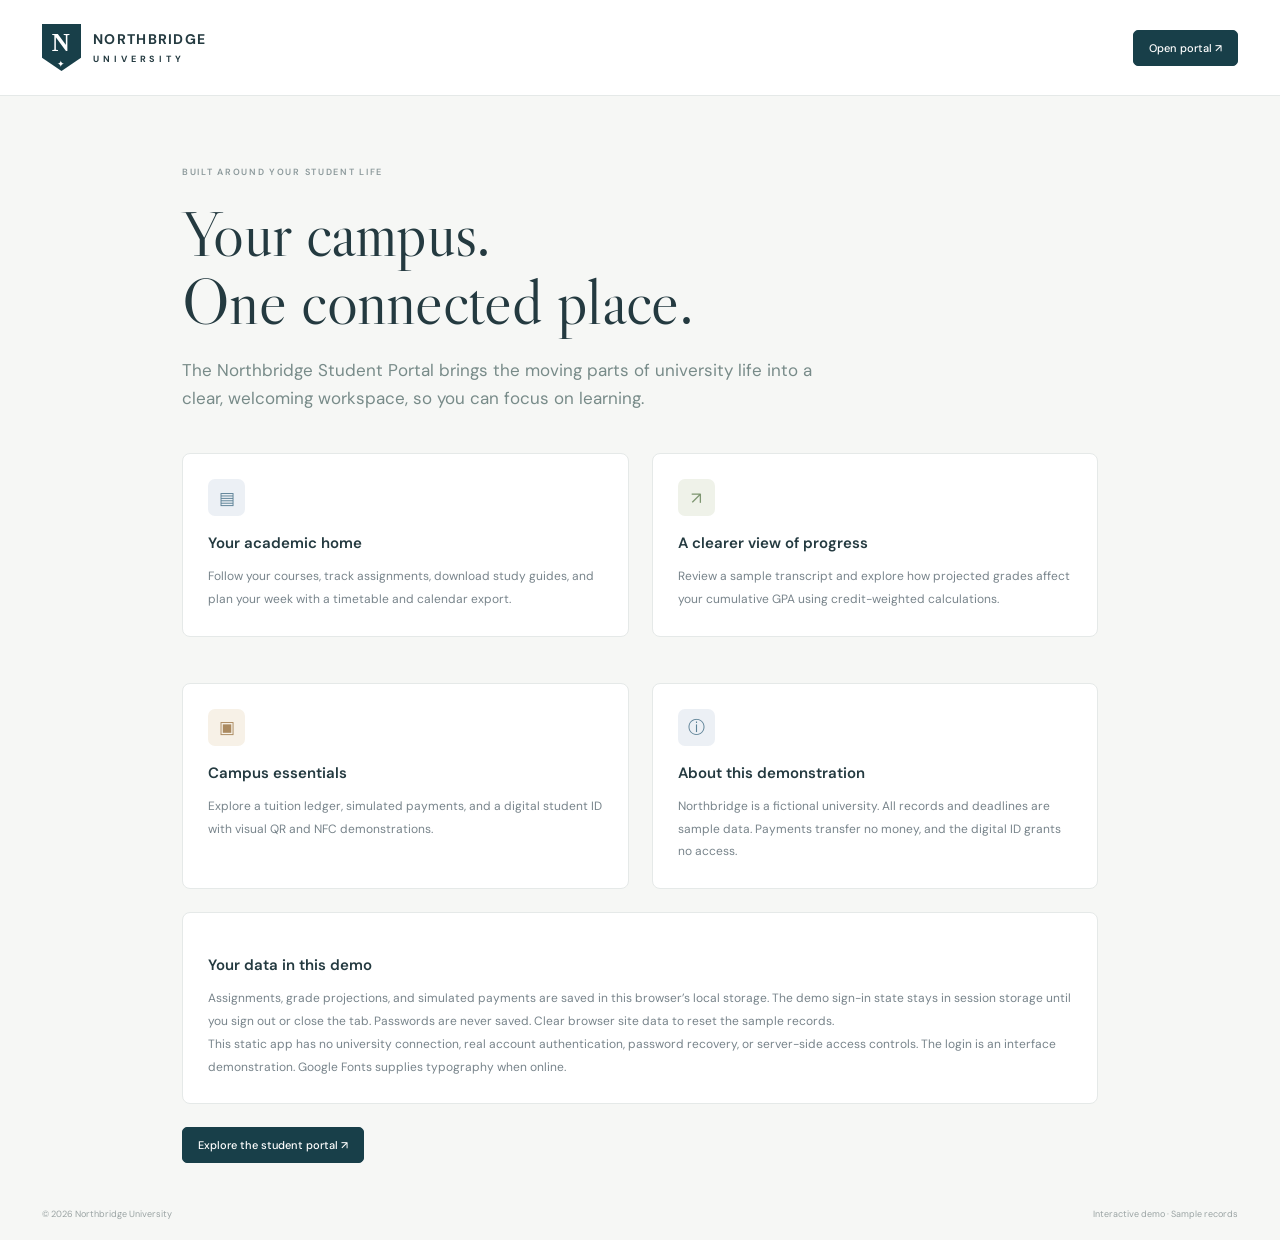
==== about.html @ a0b28092 "Add About page and demo student login Add public and in-portal About pages, sample credential valida" ====
<!doctype html>
<html lang="en"><head><meta charset="utf-8"><meta name="viewport" content="width=device-width,initial-scale=1"><title>About • Northbridge Student Portal</title><link rel="stylesheet" href="style.css"><link rel="stylesheet" href="account.css"></head><body><header class="public-header"><a href="login.html" class="brand"><span class="crest">N<span>✦</span></span><span>NORTHBRIDGE<small>UNIVERSITY</small></span></a><a class="btn primary" href="index.html">Open portal ↗</a></header><main class="about-public"><span class="eyebrow">BUILT AROUND YOUR STUDENT LIFE</span><h1>Your campus.<br>One connected place.</h1><p class="about-intro">The Northbridge Student Portal brings the moving parts of university life into a clear, welcoming workspace, so you can focus on learning.</p><div class="course-grid"><section class="card padded"><span class="course-icon">▤</span><h2>Your academic home</h2><p class="subtext">Follow your courses, track assignments, download study guides, and plan your week with a timetable and calendar export.</p></section><section class="card padded"><span class="course-icon sage">↗</span><h2>A clearer view of progress</h2><p class="subtext">Review a sample transcript and explore how projected grades affect your cumulative GPA using credit-weighted calculations.</p></section><section class="card padded"><span class="course-icon sand">▣</span><h2>Campus essentials</h2><p class="subtext">Explore a tuition ledger, simulated payments, and a digital student ID with visual QR and NFC demonstrations.</p></section><section class="card padded"><span class="course-icon">ⓘ</span><h2>About this demonstration</h2><p class="subtext">Northbridge is a fictional university. All records and deadlines are sample data. Payments transfer no money, and the digital ID grants no access.</p></section></div><section class="card padded"><h2>Your data in this demo</h2><p class="subtext">Assignments, grade projections, and simulated payments are saved in this browser’s local storage. The demo sign-in state stays in session storage until you sign out or close the tab. Passwords are never saved. Clear browser site data to reset the sample records.</p><p class="subtext">This static app has no university connection, real account authentication, password recovery, or server-side access controls. The login is an interface demonstration. Google Fonts supplies typography when online.</p></section><a class="btn primary" href="login.html">Explore the student portal ↗</a></main><footer><span>© 2026 Northbridge University</span><span>Interactive demo · Sample records</span></footer></body></html>
---- style.css ----
@import url('https://fonts.googleapis.com/css2?family=DM+Sans:wght@400;450;500;550;600;650;700&family=Libre+Caslon+Display&display=swap');
:root{--ink:#243a40;--muted:#78848b;--teal:#183f49;--line:#e5e9e8;--bg:#f6f7f5;--green:#35836b;--gold:#cc9a4f}*{box-sizing:border-box}body{margin:0;color:var(--ink);background:var(--bg);font:14px 'DM Sans',Arial,sans-serif}button,input,select{font:inherit}button,a{ -webkit-tap-highlight-color:transparent}button{cursor:pointer}a{color:inherit;text-decoration:none}aside{width:246px;position:fixed;inset:0 auto 0 0;background:#fff;border-right:1px solid var(--line);display:flex;flex-direction:column;padding:34px 22px;z-index:20}.brand{display:flex;gap:12px;align-items:center;font-size:14px;letter-spacing:1.3px;font-weight:700}.brand small{display:block;font-size:9px;letter-spacing:3.9px;margin-top:5px}.crest{background:var(--teal);color:#fff;clip-path:polygon(0 0,100% 0,100% 72%,50% 100%,0 72%);width:39px;height:47px;display:grid;text-align:center;padding-top:5px;font:bold 25px Georgia}.crest span{font:9px Arial;display:block}.portal-label{font-size:10px;letter-spacing:1.8px;color:#99a1a3;margin:49px 14px 17px}nav{display:grid;gap:7px}.nav-item{padding:13px 15px;border-radius:7px;display:flex;align-items:center;gap:14px;font-size:13px;color:#708087}.nav-item .icon{font-size:18px;width:20px;text-align:center}.nav-item.active{background:var(--teal);color:#fff;font-weight:600}.nav-item:hover:not(.active){background:#f1f5f3}.nav-item .count{margin-left:auto;border-radius:4px;background:#eef1ee;font-size:10px;padding:2px 5px;color:#61716c}.side-bottom{margin-top:auto;padding-top:30px;font-size:11px}.status-dot{display:inline-block;width:6px;height:6px;border-radius:50%;background:#62a18b;margin-right:6px}.side-bottom>small{display:block;color:var(--muted);margin:7px 0 22px 13px;font-size:10px}.help{background:#f6f7f5;border:1px solid var(--line);padding:12px;border-radius:6px;color:#61737b;width:100%;font-size:11px}.side-user{border-top:1px solid var(--line);padding-top:22px;margin-top:23px;display:flex;gap:11px;align-items:center;font-weight:600}.side-user small{display:block;font-size:9px;color:var(--muted);font-weight:400;margin-top:4px}.avatar{display:inline-grid;place-items:center;width:35px;height:35px;border-radius:50%;background:#e5ece6;color:#527260;font-size:11px;font-weight:600}.avatar.small{width:32px;height:32px}.main-shell{margin-left:246px}header{height:83px;border-bottom:1px solid var(--line);background:#ffffffb0;display:flex;align-items:center;justify-content:space-between;padding:0 42px}.breadcrumb{font-size:11px;color:var(--muted);display:flex;gap:14px;align-items:center}.breadcrumb b{color:#42555d;font-weight:500}.breadcrumb span{color:#c1c6c8}.top-actions{display:flex;align-items:center;gap:24px}.term{font-size:11px;color:#68767b}.term .status-dot{margin:0 0 0 9px}.bell{background:none;border:0;font-size:22px;color:#708087;position:relative}.bell i{position:absolute;width:5px;height:5px;background:var(--gold);border-radius:50%;top:3px;right:4px}#menu{display:none}main{max-width:1500px;margin:auto;padding:35px 42px 25px}h1{font-family:'Libre Caslon Display',Georgia,serif;font-weight:400;font-size:39px;letter-spacing:-.7px;margin:4px 0 9px}h2{font-size:15px;font-weight:600;margin:0}h3{font-size:13px;font-weight:600;margin:0 0 7px}p{line-height:1.7}.page-heading{display:flex;justify-content:space-between;align-items:center;margin-bottom:29px}.eyebrow{font-size:9px;letter-spacing:1.7px;color:#8d9a9c;font-weight:600}.subtext{color:var(--muted);font-size:12px;margin:0}.date-chip{padding:10px 13px;border:1px solid #dde3e0;border-radius:6px;font-size:11px;background:#fff;color:#687980}.welcome{background:var(--teal);color:white;border-radius:9px;position:relative;overflow:hidden;padding:28px 30px;display:flex;align-items:center;justify-content:space-between;margin-bottom:25px;min-height:149px}.welcome:after{content:'';position:absolute;right:55px;top:-150px;width:390px;height:390px;border:1px solid #ffffff13;border-radius:50%;box-shadow:0 0 0 45px #ffffff06,0 0 0 90px #ffffff04;pointer-events:none}.welcome h2{font:29px 'Libre Caslon Display',Georgia;margin:8px 0}.welcome p{font-size:11px;color:#b5cbd0;margin:0}.welcome .eyebrow{color:#a1c5bf}.welcome button{z-index:1;background:#ffffff12;color:#fff;border:1px solid #ffffff40}.btn{border:1px solid var(--line);border-radius:5px;padding:10px 15px;background:white;color:var(--ink);font-size:11px;font-weight:500;display:inline-flex;align-items:center;gap:9px}.btn.primary{color:#fff;background:var(--teal);border-color:var(--teal)}.btn:hover{filter:brightness(.94)}.stats{display:grid;grid-template-columns:repeat(4,1fr);gap:17px;margin-bottom:27px}.stat{border:1px solid var(--line);border-radius:8px;background:white;padding:20px}.stat-top{display:flex;justify-content:space-between;color:#78878a;font-size:11px}.stat-icon{font-size:16px;color:#789790}.stat-value{font-size:29px;letter-spacing:-.7px;font-weight:550;margin:14px 0 8px}.stat-value small{font-size:12px;font-weight:400;color:#98a1a3;letter-spacing:0}.stat-note{font-size:10px;color:#8d989e}.good{color:var(--green)}.amber{color:#b18543}.dashboard-grid{display:grid;grid-template-columns:minmax(0,1.65fr) minmax(270px,1fr);gap:23px}.card{background:white;border:1px solid var(--line);border-radius:8px;overflow:hidden;margin-bottom:23px}.card-head{display:flex;align-items:center;justify-content:space-between;padding:21px 23px;border-bottom:1px solid #edf0ed}.card-head .text-link{font-size:10px;color:#6f8c85}.badge{font-size:9px;padding:5px 8px;border-radius:4px;background:#f2eee7;color:#ad8850;display:inline-block}.badge.green{background:#e9f2ed;color:#408267}.badge.blue{background:#eaf0f6;color:#6281a1}.badge.red{background:#faedeb;color:#b86d64}.task-row{display:flex;gap:13px;align-items:center;padding:17px 23px;border-bottom:1px solid #eff1ef}.task-row:last-child{border-bottom:0}.task-row input{accent-color:var(--teal);width:16px;height:16px;flex-shrink:0;cursor:pointer}.task-row .task-info{flex:1;min-width:0}.task-row h3{font-size:12px;margin-bottom:5px}.task-row small{font-size:10px;color:#939da3}.task-row.done h3{text-decoration:line-through;color:#94a09d}.due{font-size:10px;text-align:right;min-width:65px}.due small{display:block;margin-top:5px}.progress{height:5px;background:#edf1ee;border-radius:5px;overflow:hidden}.progress span{display:block;height:100%;background:#6e9a8c;border-radius:5px}.course-mini{padding:17px 23px;display:grid;grid-template-columns:37px 1fr 34px;gap:13px;align-items:center;border-bottom:1px solid #eff1ef}.course-icon{width:37px;height:37px;display:grid;place-items:center;border-radius:7px;color:#5c8196;background:#ecf0f5;font-size:17px}.course-icon.sage{color:#7e9671;background:#eff2e9}.course-icon.sand{color:#ab8a60;background:#f7f1e7}.course-mini h3{font-size:11px;margin-bottom:7px}.course-mini small{color:#9aa4a6;font-size:9px}.course-mini .progress{margin-top:8px}.course-mini .percent{font-size:10px;color:#929f9f}.schedule-body{padding:8px 23px}.schedule-row{display:flex;gap:16px;padding:16px 0;border-bottom:1px solid #edf0ed}.schedule-row:last-child{border:0}.schedule-time{font-size:10px;color:#8b969b;width:40px;padding-top:3px}.schedule-info{padding-left:13px;border-left:3px solid #78a594}.schedule-info h3{font-size:11px}.schedule-info p{margin:0;color:#919da0;font-size:10px}.schedule-info.blue{border-color:#8aa6c0}.schedule-info.gold{border-color:#d2b27c}.notice{padding:18px 23px;border-bottom:1px solid #edf0ed}.notice:last-child{border:0}.notice p{font-size:11px;margin:8px 0 7px;color:#617279;line-height:1.5}.notice small{color:#a2abaa;font-size:9px}.study-callout{background:#eaf0e9;padding:22px;border-radius:8px;display:flex;gap:13px;color:#567361}.study-callout p{font-size:11px;margin:7px 0 10px;line-height:1.7}.study-callout .text-link{font-size:10px;font-weight:600}footer{display:flex;justify-content:space-between;max-width:1500px;margin:auto;padding:20px 42px;color:#9aa3a3;font-size:9px}.course-grid{display:grid;grid-template-columns:repeat(2,minmax(0,1fr));gap:23px}.course-card{padding:25px}.course-card h2{font-size:20px;margin:18px 0 7px}.course-meta{color:var(--muted);font-size:11px;line-height:1.8;margin:15px 0}.course-card .progress{margin:10px 0 20px}.toolbar{display:flex;gap:9px;margin-bottom:20px;flex-wrap:wrap}.filter{border:1px solid var(--line);background:#fff;padding:8px 16px;border-radius:5px;font-size:11px;color:#78898b}.filter.active{background:var(--teal);color:white}.empty{padding:45px;text-align:center;color:var(--muted)}table{border-collapse:collapse;width:100%;font-size:12px}th,td{text-align:left;padding:17px 22px;border-bottom:1px solid var(--line)}th{font-size:10px;letter-spacing:.5px;color:#8b969c;background:#fafbf9;font-weight:500}.table-wrap{overflow:auto}td select{border:1px solid var(--line);border-radius:5px;padding:7px;background:#fff;color:var(--ink)}.two-col{display:grid;grid-template-columns:1.5fr 1fr;gap:24px}.padded{padding:25px}.big-number{font-size:55px;letter-spacing:-2px;margin:15px 0}.sim-result{background:#eff4f0;border:1px solid #dae5dc;border-radius:8px;padding:24px;text-align:center;margin-top:20px}.week{display:grid;grid-template-columns:repeat(5,minmax(150px,1fr));gap:12px;min-width:830px}.day{padding:15px;background:#fff;border:1px solid var(--line);border-radius:7px;min-height:360px}.day-title{font-size:12px;border-bottom:1px solid var(--line);padding-bottom:15px;margin-bottom:15px}.class-block{background:#edf3ef;border-left:3px solid #729d8a;padding:13px 10px;border-radius:4px;margin:12px 0}.class-block h3{font-size:11px;margin-top:8px;line-height:1.6}.class-block small{font-size:9px;color:#7f9590}.class-block.blue{background:#edf2f7;border-color:#819db8}.class-block.gold{background:#f7f2e8;border-color:#c4a36b}.student-id{background:var(--teal);color:#fff;border-radius:15px;max-width:480px;padding:30px;position:relative;overflow:hidden;box-shadow:0 15px 40px #183f491a}.student-id .brand{font-size:12px}.id-person{display:flex;gap:22px;align-items:center;margin:30px 0}.portrait{width:85px;height:100px;background:#d9e3df;color:#5c7c70;display:grid;place-items:center;font:35px Georgia;border-radius:7px}.id-person h2{font:30px Georgia}.id-person small{color:#aec7c8;display:block;margin-top:8px}.id-bottom{display:flex;justify-content:space-between;align-items:end;font-size:10px;color:#b4cbcc}.qr{width:92px;height:92px;background:white;display:grid;grid-template-columns:repeat(17,1fr);padding:6px;gap:0}.qr i{background:var(--teal)}.qr i.off{background:#fff}.id-controls{display:flex;gap:10px;margin:22px 0}.form-grid{display:grid;gap:16px}.form-grid label{display:grid;gap:8px;font-size:12px}.form-grid input,.form-grid select{padding:11px;border:1px solid #d8e0dd;border-radius:6px;width:100%;background:white;color:var(--ink)}dialog{border:1px solid var(--line);border-radius:12px;padding:27px;width:min(460px,90vw);color:var(--ink)}dialog::backdrop{background:#15323e70;backdrop-filter:blur(4px)}dialog h2{font:29px Georgia;margin-bottom:12px}.modal-top{display:flex;justify-content:space-between;align-items:start}.close{border:0;background:#f0f3f0;border-radius:50%;width:27px;height:27px}.form-actions{display:flex;justify-content:end;gap:10px;margin-top:8px}#toast{position:fixed;bottom:25px;left:50%;transform:translateX(-50%);background:var(--teal);color:#fff;border-radius:7px;padding:13px 22px;box-shadow:0 5px 20px #0002;z-index:100;opacity:0;pointer-events:none;transition:opacity .2s;font-size:12px}#toast.show{opacity:1}.balance-banner{display:flex;justify-content:space-between;align-items:center}.muted{color:var(--muted)}.mobile-only{display:none}button:focus-visible,a:focus-visible,input:focus-visible,select:focus-visible{outline:3px solid #b79a62;outline-offset:3px}
@media(min-width:1550px){main{padding-top:43px}.welcome{min-height:175px}.stats{margin-bottom:30px}.task-row{padding-top:21px;padding-bottom:21px}}@media(max-width:1150px){aside{width:210px;padding:30px 15px}.main-shell{margin-left:210px}main{padding:30px 25px}header{padding:0 25px}.stats{gap:10px}.stat{padding:16px}.dashboard-grid{grid-template-columns:1.4fr 1fr;gap:16px}.two-col{grid-template-columns:1fr}}@media(max-width:850px){aside{transform:translateX(-100%);transition:transform .2s;width:246px;box-shadow:10px 0 30px #0001}aside.open{transform:translateX(0)}.main-shell{margin-left:0}#menu{display:block;background:none;border:0;color:var(--teal);padding:0 10px 0 0;font-size:19px}header{height:68px}.dashboard-grid{grid-template-columns:1fr}.stats{grid-template-columns:repeat(2,1fr)}.welcome{padding:24px}.welcome button{white-space:nowrap}.course-grid{grid-template-columns:1fr}.page-heading{gap:15px}.date-chip{display:none}footer{padding:20px 25px}.two-col{grid-template-columns:1fr}}@media(max-width:480px){main{padding:25px 16px}header{padding:0 16px}.top-actions{gap:12px}.term{display:none}h1{font-size:34px}.welcome{display:block}.welcome button{margin-top:18px}.welcome h2{font-size:26px}.stat-value{font-size:26px}.card-head,.task-row{padding-left:17px;padding-right:17px}.due{min-width:55px}.course-grid{gap:0}.page-heading .btn{padding:10px}.student-id{padding:21px}.id-person h2{font-size:23px}footer{gap:20px;font-size:8px}}
---- account.css ----
.login-page{background:#fff}.login-layout{display:grid;grid-template-columns:1fr 1fr;min-height:100vh}.login-story{background:var(--teal);color:#fff;padding:50px 60px;display:flex;flex-direction:column;justify-content:space-between;position:relative;overflow:hidden}.login-story:after{content:'';position:absolute;width:500px;height:500px;border:1px solid #ffffff12;border-radius:50%;right:-270px;bottom:20px;box-shadow:0 0 0 60px #ffffff04,0 0 0 120px #ffffff03;pointer-events:none}.login-story .crest{background:#e7eee6;color:var(--teal)}.login-story h1{font-size:68px;line-height:1.05;margin:22px 0}.login-story p{color:#b8cfce;font-size:15px;max-width:350px}.login-story .eyebrow{color:#b5c7aa}.login-highlights{display:grid;gap:18px;margin:38px 0;color:#bcd0ca;font-size:12px}.login-story>small{color:#9ebbb9;font-size:10px}.login-panel{padding:60px 50px 25px;display:flex;flex-direction:column;justify-content:center;align-items:center;max-width:none;margin:0}.login-box{max-width:370px;width:100%;margin:auto}.login-box h1{font-size:44px;margin:20px 0 10px}.password-wrap{position:relative}.password-wrap input{padding-right:65px}.password-wrap button{position:absolute;right:6px;top:6px;border:0;background:#f0f4f0;color:var(--teal);padding:7px 10px;border-radius:4px;font-size:10px}.login-submit{justify-content:space-between;padding:14px}.demo-credentials{background:#f3f6f2;border:1px solid #e0e7df;border-radius:7px;padding:17px;margin-top:23px;font-size:11px;color:#647770}.demo-credentials p{line-height:1.9}.demo-credentials small{font-size:10px;line-height:1.7;display:block}.about-link{display:inline-block;margin:23px 0;color:#5e7a72;font-size:12px}.login-footer{font-size:9px;color:#97a4a1;margin-top:35px}.login-error{color:#ad5147;background:#fff0ee;padding:10px;border-radius:5px;font-size:11px;margin:0}.public-header{height:96px;background:#fff}.about-public{max-width:1000px;padding-top:65px}.about-public>h1{font-size:65px;line-height:1.05;margin:20px 0}.about-intro{font-size:17px;color:#788b89;max-width:660px;margin-bottom:40px}.about-public .card h2{margin:17px 0 12px}.about-public .card p{line-height:1.9}.signout{font-size:10px;padding:7px 10px}.about-in-app p{max-width:800px}.about-in-app h2{margin-bottom:12px}@media(max-width:850px){.login-story{padding:35px}.login-story h1{font-size:50px}.login-panel{padding:35px 25px}}@media(max-width:650px){.login-layout{grid-template-columns:1fr}.login-story{min-height:260px;padding:25px}.login-story h1{font-size:37px;margin:20px 0 10px}.login-story p,.login-highlights,.login-story>small{display:none}.login-panel{min-height:620px}.about-public>h1{font-size:45px}.public-header{padding:0 20px}.public-header .brand{font-size:11px}.public-header .btn{font-size:10px}}
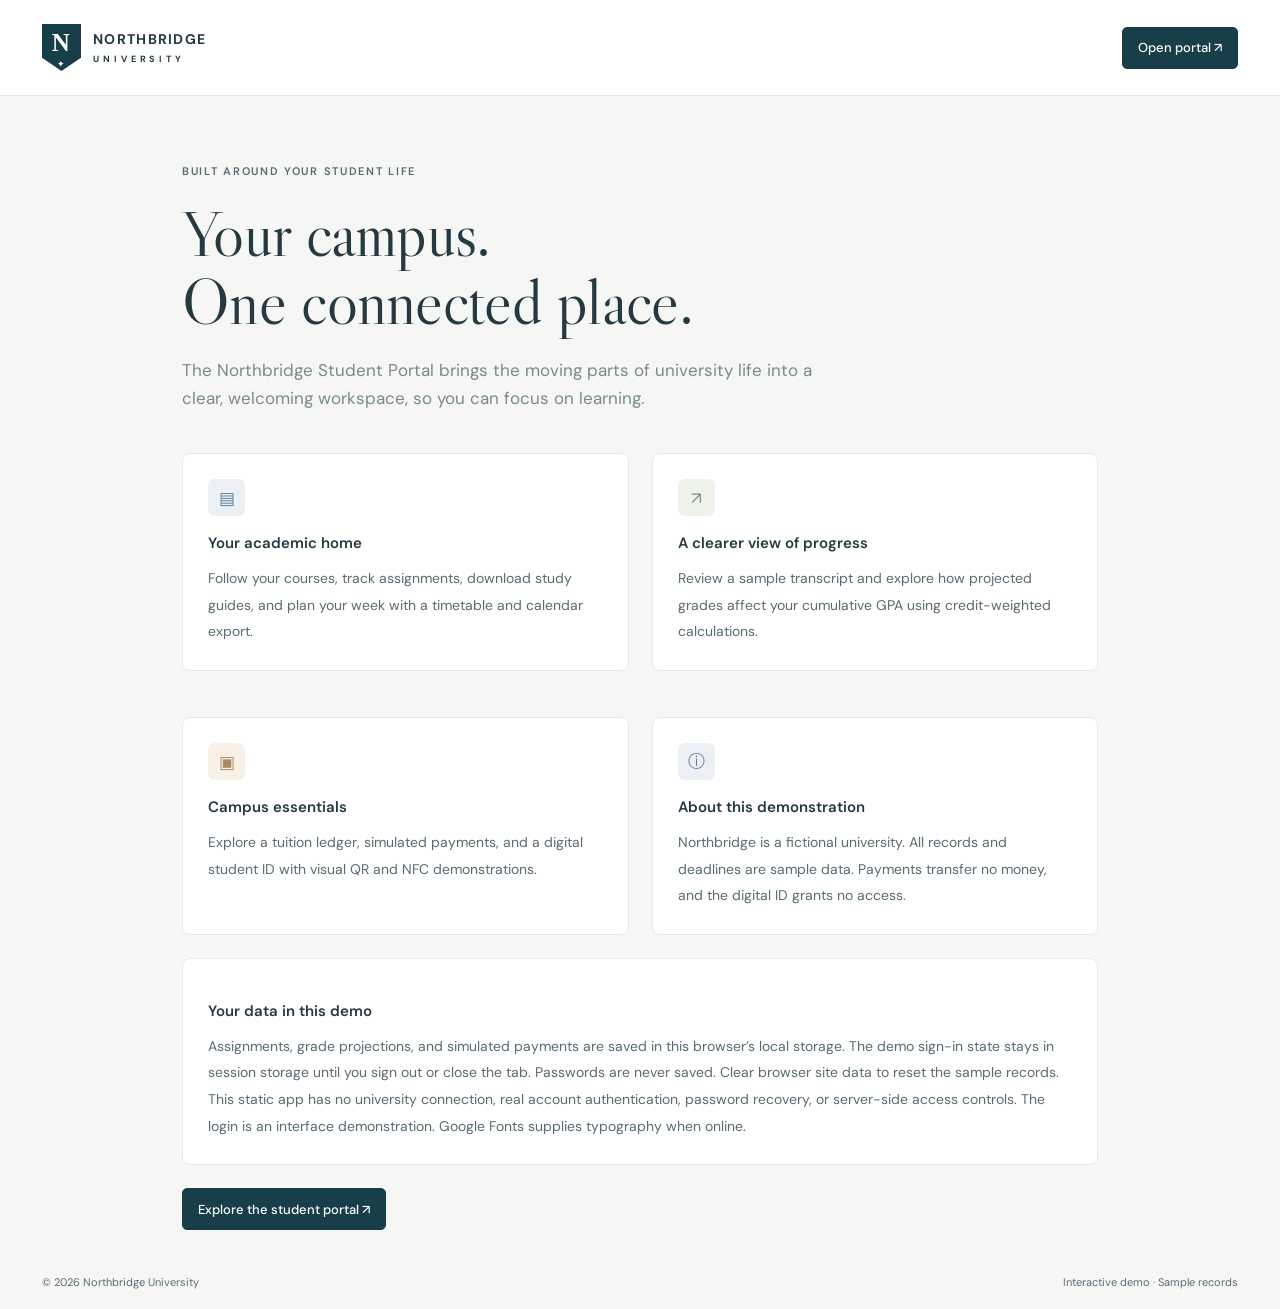
==== commit 8bff30a2: "Refresh cached portal assets for the usability update" ====
--- a/about.html
+++ b/about.html
@@ -1,2 +1,2 @@
 <!doctype html>
-<html lang="en"><head><meta charset="utf-8"><meta name="viewport" content="width=device-width,initial-scale=1"><title>About • Northbridge Student Portal</title><link rel="stylesheet" href="style.css"><link rel="stylesheet" href="account.css"></head><body><header class="public-header"><a href="login.html" class="brand"><span class="crest">N<span>✦</span></span><span>NORTHBRIDGE<small>UNIVERSITY</small></span></a><a class="btn primary" href="index.html">Open portal ↗</a></header><main class="about-public"><span class="eyebrow">BUILT AROUND YOUR STUDENT LIFE</span><h1>Your campus.<br>One connected place.</h1><p class="about-intro">The Northbridge Student Portal brings the moving parts of university life into a clear, welcoming workspace, so you can focus on learning.</p><div class="course-grid"><section class="card padded"><span class="course-icon">▤</span><h2>Your academic home</h2><p class="subtext">Follow your courses, track assignments, download study guides, and plan your week with a timetable and calendar export.</p></section><section class="card padded"><span class="course-icon sage">↗</span><h2>A clearer view of progress</h2><p class="subtext">Review a sample transcript and explore how projected grades affect your cumulative GPA using credit-weighted calculations.</p></section><section class="card padded"><span class="course-icon sand">▣</span><h2>Campus essentials</h2><p class="subtext">Explore a tuition ledger, simulated payments, and a digital student ID with visual QR and NFC demonstrations.</p></section><section class="card padded"><span class="course-icon">ⓘ</span><h2>About this demonstration</h2><p class="subtext">Northbridge is a fictional university. All records and deadlines are sample data. Payments transfer no money, and the digital ID grants no access.</p></section></div><section class="card padded"><h2>Your data in this demo</h2><p class="subtext">Assignments, grade projections, and simulated payments are saved in this browser’s local storage. The demo sign-in state stays in session storage until you sign out or close the tab. Passwords are never saved. Clear browser site data to reset the sample records.</p><p class="subtext">This static app has no university connection, real account authentication, password recovery, or server-side access controls. The login is an interface demonstration. Google Fonts supplies typography when online.</p></section><a class="btn primary" href="login.html">Explore the student portal ↗</a></main><footer><span>© 2026 Northbridge University</span><span>Interactive demo · Sample records</span></footer></body></html>
+<html lang="en"><head><meta charset="utf-8"><meta name="viewport" content="width=device-width,initial-scale=1"><title>About • Northbridge Student Portal</title><link rel="stylesheet" href="style.css?v=20261018"><link rel="stylesheet" href="account.css?v=20261018"></head><body><header class="public-header"><a href="login.html" class="brand"><span class="crest">N<span>✦</span></span><span>NORTHBRIDGE<small>UNIVERSITY</small></span></a><a class="btn primary" href="index.html">Open portal ↗</a></header><main class="about-public"><span class="eyebrow">BUILT AROUND YOUR STUDENT LIFE</span><h1>Your campus.<br>One connected place.</h1><p class="about-intro">The Northbridge Student Portal brings the moving parts of university life into a clear, welcoming workspace, so you can focus on learning.</p><div class="course-grid"><section class="card padded"><span class="course-icon">▤</span><h2>Your academic home</h2><p class="subtext">Follow your courses, track assignments, download study guides, and plan your week with a timetable and calendar export.</p></section><section class="card padded"><span class="course-icon sage">↗</span><h2>A clearer view of progress</h2><p class="subtext">Review a sample transcript and explore how projected grades affect your cumulative GPA using credit-weighted calculations.</p></section><section class="card padded"><span class="course-icon sand">▣</span><h2>Campus essentials</h2><p class="subtext">Explore a tuition ledger, simulated payments, and a digital student ID with visual QR and NFC demonstrations.</p></section><section class="card padded"><span class="course-icon">ⓘ</span><h2>About this demonstration</h2><p class="subtext">Northbridge is a fictional university. All records and deadlines are sample data. Payments transfer no money, and the digital ID grants no access.</p></section></div><section class="card padded"><h2>Your data in this demo</h2><p class="subtext">Assignments, grade projections, and simulated payments are saved in this browser’s local storage. The demo sign-in state stays in session storage until you sign out or close the tab. Passwords are never saved. Clear browser site data to reset the sample records.</p><p class="subtext">This static app has no university connection, real account authentication, password recovery, or server-side access controls. The login is an interface demonstration. Google Fonts supplies typography when online.</p></section><a class="btn primary" href="login.html">Explore the student portal ↗</a></main><footer><span>© 2026 Northbridge University</span><span>Interactive demo · Sample records</span></footer></body></html>
--- a/style.css
+++ b/style.css
@@ -1,3 +1,7 @@
 @import url('https://fonts.googleapis.com/css2?family=DM+Sans:wght@400;450;500;550;600;650;700&family=Libre+Caslon+Display&display=swap');
 :root{--ink:#243a40;--muted:#78848b;--teal:#183f49;--line:#e5e9e8;--bg:#f6f7f5;--green:#35836b;--gold:#cc9a4f}*{box-sizing:border-box}body{margin:0;color:var(--ink);background:var(--bg);font:14px 'DM Sans',Arial,sans-serif}button,input,select{font:inherit}button,a{ -webkit-tap-highlight-color:transparent}button{cursor:pointer}a{color:inherit;text-decoration:none}aside{width:246px;position:fixed;inset:0 auto 0 0;background:#fff;border-right:1px solid var(--line);display:flex;flex-direction:column;padding:34px 22px;z-index:20}.brand{display:flex;gap:12px;align-items:center;font-size:14px;letter-spacing:1.3px;font-weight:700}.brand small{display:block;font-size:9px;letter-spacing:3.9px;margin-top:5px}.crest{background:var(--teal);color:#fff;clip-path:polygon(0 0,100% 0,100% 72%,50% 100%,0 72%);width:39px;height:47px;display:grid;text-align:center;padding-top:5px;font:bold 25px Georgia}.crest span{font:9px Arial;display:block}.portal-label{font-size:10px;letter-spacing:1.8px;color:#99a1a3;margin:49px 14px 17px}nav{display:grid;gap:7px}.nav-item{padding:13px 15px;border-radius:7px;display:flex;align-items:center;gap:14px;font-size:13px;color:#708087}.nav-item .icon{font-size:18px;width:20px;text-align:center}.nav-item.active{background:var(--teal);color:#fff;font-weight:600}.nav-item:hover:not(.active){background:#f1f5f3}.nav-item .count{margin-left:auto;border-radius:4px;background:#eef1ee;font-size:10px;padding:2px 5px;color:#61716c}.side-bottom{margin-top:auto;padding-top:30px;font-size:11px}.status-dot{display:inline-block;width:6px;height:6px;border-radius:50%;background:#62a18b;margin-right:6px}.side-bottom>small{display:block;color:var(--muted);margin:7px 0 22px 13px;font-size:10px}.help{background:#f6f7f5;border:1px solid var(--line);padding:12px;border-radius:6px;color:#61737b;width:100%;font-size:11px}.side-user{border-top:1px solid var(--line);padding-top:22px;margin-top:23px;display:flex;gap:11px;align-items:center;font-weight:600}.side-user small{display:block;font-size:9px;color:var(--muted);font-weight:400;margin-top:4px}.avatar{display:inline-grid;place-items:center;width:35px;height:35px;border-radius:50%;background:#e5ece6;color:#527260;font-size:11px;font-weight:600}.avatar.small{width:32px;height:32px}.main-shell{margin-left:246px}header{height:83px;border-bottom:1px solid var(--line);background:#ffffffb0;display:flex;align-items:center;justify-content:space-between;padding:0 42px}.breadcrumb{font-size:11px;color:var(--muted);display:flex;gap:14px;align-items:center}.breadcrumb b{color:#42555d;font-weight:500}.breadcrumb span{color:#c1c6c8}.top-actions{display:flex;align-items:center;gap:24px}.term{font-size:11px;color:#68767b}.term .status-dot{margin:0 0 0 9px}.bell{background:none;border:0;font-size:22px;color:#708087;position:relative}.bell i{position:absolute;width:5px;height:5px;background:var(--gold);border-radius:50%;top:3px;right:4px}#menu{display:none}main{max-width:1500px;margin:auto;padding:35px 42px 25px}h1{font-family:'Libre Caslon Display',Georgia,serif;font-weight:400;font-size:39px;letter-spacing:-.7px;margin:4px 0 9px}h2{font-size:15px;font-weight:600;margin:0}h3{font-size:13px;font-weight:600;margin:0 0 7px}p{line-height:1.7}.page-heading{display:flex;justify-content:space-between;align-items:center;margin-bottom:29px}.eyebrow{font-size:9px;letter-spacing:1.7px;color:#8d9a9c;font-weight:600}.subtext{color:var(--muted);font-size:12px;margin:0}.date-chip{padding:10px 13px;border:1px solid #dde3e0;border-radius:6px;font-size:11px;background:#fff;color:#687980}.welcome{background:var(--teal);color:white;border-radius:9px;position:relative;overflow:hidden;padding:28px 30px;display:flex;align-items:center;justify-content:space-between;margin-bottom:25px;min-height:149px}.welcome:after{content:'';position:absolute;right:55px;top:-150px;width:390px;height:390px;border:1px solid #ffffff13;border-radius:50%;box-shadow:0 0 0 45px #ffffff06,0 0 0 90px #ffffff04;pointer-events:none}.welcome h2{font:29px 'Libre Caslon Display',Georgia;margin:8px 0}.welcome p{font-size:11px;color:#b5cbd0;margin:0}.welcome .eyebrow{color:#a1c5bf}.welcome button{z-index:1;background:#ffffff12;color:#fff;border:1px solid #ffffff40}.btn{border:1px solid var(--line);border-radius:5px;padding:10px 15px;background:white;color:var(--ink);font-size:11px;font-weight:500;display:inline-flex;align-items:center;gap:9px}.btn.primary{color:#fff;background:var(--teal);border-color:var(--teal)}.btn:hover{filter:brightness(.94)}.stats{display:grid;grid-template-columns:repeat(4,1fr);gap:17px;margin-bottom:27px}.stat{border:1px solid var(--line);border-radius:8px;background:white;padding:20px}.stat-top{display:flex;justify-content:space-between;color:#78878a;font-size:11px}.stat-icon{font-size:16px;color:#789790}.stat-value{font-size:29px;letter-spacing:-.7px;font-weight:550;margin:14px 0 8px}.stat-value small{font-size:12px;font-weight:400;color:#98a1a3;letter-spacing:0}.stat-note{font-size:10px;color:#8d989e}.good{color:var(--green)}.amber{color:#b18543}.dashboard-grid{display:grid;grid-template-columns:minmax(0,1.65fr) minmax(270px,1fr);gap:23px}.card{background:white;border:1px solid var(--line);border-radius:8px;overflow:hidden;margin-bottom:23px}.card-head{display:flex;align-items:center;justify-content:space-between;padding:21px 23px;border-bottom:1px solid #edf0ed}.card-head .text-link{font-size:10px;color:#6f8c85}.badge{font-size:9px;padding:5px 8px;border-radius:4px;background:#f2eee7;color:#ad8850;display:inline-block}.badge.green{background:#e9f2ed;color:#408267}.badge.blue{background:#eaf0f6;color:#6281a1}.badge.red{background:#faedeb;color:#b86d64}.task-row{display:flex;gap:13px;align-items:center;padding:17px 23px;border-bottom:1px solid #eff1ef}.task-row:last-child{border-bottom:0}.task-row input{accent-color:var(--teal);width:16px;height:16px;flex-shrink:0;cursor:pointer}.task-row .task-info{flex:1;min-width:0}.task-row h3{font-size:12px;margin-bottom:5px}.task-row small{font-size:10px;color:#939da3}.task-row.done h3{text-decoration:line-through;color:#94a09d}.due{font-size:10px;text-align:right;min-width:65px}.due small{display:block;margin-top:5px}.progress{height:5px;background:#edf1ee;border-radius:5px;overflow:hidden}.progress span{display:block;height:100%;background:#6e9a8c;border-radius:5px}.course-mini{padding:17px 23px;display:grid;grid-template-columns:37px 1fr 34px;gap:13px;align-items:center;border-bottom:1px solid #eff1ef}.course-icon{width:37px;height:37px;display:grid;place-items:center;border-radius:7px;color:#5c8196;background:#ecf0f5;font-size:17px}.course-icon.sage{color:#7e9671;background:#eff2e9}.course-icon.sand{color:#ab8a60;background:#f7f1e7}.course-mini h3{font-size:11px;margin-bottom:7px}.course-mini small{color:#9aa4a6;font-size:9px}.course-mini .progress{margin-top:8px}.course-mini .percent{font-size:10px;color:#929f9f}.schedule-body{padding:8px 23px}.schedule-row{display:flex;gap:16px;padding:16px 0;border-bottom:1px solid #edf0ed}.schedule-row:last-child{border:0}.schedule-time{font-size:10px;color:#8b969b;width:40px;padding-top:3px}.schedule-info{padding-left:13px;border-left:3px solid #78a594}.schedule-info h3{font-size:11px}.schedule-info p{margin:0;color:#919da0;font-size:10px}.schedule-info.blue{border-color:#8aa6c0}.schedule-info.gold{border-color:#d2b27c}.notice{padding:18px 23px;border-bottom:1px solid #edf0ed}.notice:last-child{border:0}.notice p{font-size:11px;margin:8px 0 7px;color:#617279;line-height:1.5}.notice small{color:#a2abaa;font-size:9px}.study-callout{background:#eaf0e9;padding:22px;border-radius:8px;display:flex;gap:13px;color:#567361}.study-callout p{font-size:11px;margin:7px 0 10px;line-height:1.7}.study-callout .text-link{font-size:10px;font-weight:600}footer{display:flex;justify-content:space-between;max-width:1500px;margin:auto;padding:20px 42px;color:#9aa3a3;font-size:9px}.course-grid{display:grid;grid-template-columns:repeat(2,minmax(0,1fr));gap:23px}.course-card{padding:25px}.course-card h2{font-size:20px;margin:18px 0 7px}.course-meta{color:var(--muted);font-size:11px;line-height:1.8;margin:15px 0}.course-card .progress{margin:10px 0 20px}.toolbar{display:flex;gap:9px;margin-bottom:20px;flex-wrap:wrap}.filter{border:1px solid var(--line);background:#fff;padding:8px 16px;border-radius:5px;font-size:11px;color:#78898b}.filter.active{background:var(--teal);color:white}.empty{padding:45px;text-align:center;color:var(--muted)}table{border-collapse:collapse;width:100%;font-size:12px}th,td{text-align:left;padding:17px 22px;border-bottom:1px solid var(--line)}th{font-size:10px;letter-spacing:.5px;color:#8b969c;background:#fafbf9;font-weight:500}.table-wrap{overflow:auto}td select{border:1px solid var(--line);border-radius:5px;padding:7px;background:#fff;color:var(--ink)}.two-col{display:grid;grid-template-columns:1.5fr 1fr;gap:24px}.padded{padding:25px}.big-number{font-size:55px;letter-spacing:-2px;margin:15px 0}.sim-result{background:#eff4f0;border:1px solid #dae5dc;border-radius:8px;padding:24px;text-align:center;margin-top:20px}.week{display:grid;grid-template-columns:repeat(5,minmax(150px,1fr));gap:12px;min-width:830px}.day{padding:15px;background:#fff;border:1px solid var(--line);border-radius:7px;min-height:360px}.day-title{font-size:12px;border-bottom:1px solid var(--line);padding-bottom:15px;margin-bottom:15px}.class-block{background:#edf3ef;border-left:3px solid #729d8a;padding:13px 10px;border-radius:4px;margin:12px 0}.class-block h3{font-size:11px;margin-top:8px;line-height:1.6}.class-block small{font-size:9px;color:#7f9590}.class-block.blue{background:#edf2f7;border-color:#819db8}.class-block.gold{background:#f7f2e8;border-color:#c4a36b}.student-id{background:var(--teal);color:#fff;border-radius:15px;max-width:480px;padding:30px;position:relative;overflow:hidden;box-shadow:0 15px 40px #183f491a}.student-id .brand{font-size:12px}.id-person{display:flex;gap:22px;align-items:center;margin:30px 0}.portrait{width:85px;height:100px;background:#d9e3df;color:#5c7c70;display:grid;place-items:center;font:35px Georgia;border-radius:7px}.id-person h2{font:30px Georgia}.id-person small{color:#aec7c8;display:block;margin-top:8px}.id-bottom{display:flex;justify-content:space-between;align-items:end;font-size:10px;color:#b4cbcc}.qr{width:92px;height:92px;background:white;display:grid;grid-template-columns:repeat(17,1fr);padding:6px;gap:0}.qr i{background:var(--teal)}.qr i.off{background:#fff}.id-controls{display:flex;gap:10px;margin:22px 0}.form-grid{display:grid;gap:16px}.form-grid label{display:grid;gap:8px;font-size:12px}.form-grid input,.form-grid select{padding:11px;border:1px solid #d8e0dd;border-radius:6px;width:100%;background:white;color:var(--ink)}dialog{border:1px solid var(--line);border-radius:12px;padding:27px;width:min(460px,90vw);color:var(--ink)}dialog::backdrop{background:#15323e70;backdrop-filter:blur(4px)}dialog h2{font:29px Georgia;margin-bottom:12px}.modal-top{display:flex;justify-content:space-between;align-items:start}.close{border:0;background:#f0f3f0;border-radius:50%;width:27px;height:27px}.form-actions{display:flex;justify-content:end;gap:10px;margin-top:8px}#toast{position:fixed;bottom:25px;left:50%;transform:translateX(-50%);background:var(--teal);color:#fff;border-radius:7px;padding:13px 22px;box-shadow:0 5px 20px #0002;z-index:100;opacity:0;pointer-events:none;transition:opacity .2s;font-size:12px}#toast.show{opacity:1}.balance-banner{display:flex;justify-content:space-between;align-items:center}.muted{color:var(--muted)}.mobile-only{display:none}button:focus-visible,a:focus-visible,input:focus-visible,select:focus-visible{outline:3px solid #b79a62;outline-offset:3px}
 @media(min-width:1550px){main{padding-top:43px}.welcome{min-height:175px}.stats{margin-bottom:30px}.task-row{padding-top:21px;padding-bottom:21px}}@media(max-width:1150px){aside{width:210px;padding:30px 15px}.main-shell{margin-left:210px}main{padding:30px 25px}header{padding:0 25px}.stats{gap:10px}.stat{padding:16px}.dashboard-grid{grid-template-columns:1.4fr 1fr;gap:16px}.two-col{grid-template-columns:1fr}}@media(max-width:850px){aside{transform:translateX(-100%);transition:transform .2s;width:246px;box-shadow:10px 0 30px #0001}aside.open{transform:translateX(0)}.main-shell{margin-left:0}#menu{display:block;background:none;border:0;color:var(--teal);padding:0 10px 0 0;font-size:19px}header{height:68px}.dashboard-grid{grid-template-columns:1fr}.stats{grid-template-columns:repeat(2,1fr)}.welcome{padding:24px}.welcome button{white-space:nowrap}.course-grid{grid-template-columns:1fr}.page-heading{gap:15px}.date-chip{display:none}footer{padding:20px 25px}.two-col{grid-template-columns:1fr}}@media(max-width:480px){main{padding:25px 16px}header{padding:0 16px}.top-actions{gap:12px}.term{display:none}h1{font-size:34px}.welcome{display:block}.welcome button{margin-top:18px}.welcome h2{font-size:26px}.stat-value{font-size:26px}.card-head,.task-row{padding-left:17px;padding-right:17px}.due{min-width:55px}.course-grid{gap:0}.page-heading .btn{padding:10px}.student-id{padding:21px}.id-person h2{font-size:23px}footer{gap:20px;font-size:8px}}
+/* Readable text, clear actions, and coursework-first dashboard. */
+:root{--muted:#586c72}.subtext{font-size:14px;line-height:1.65;color:#586c72}.eyebrow{font-size:11px;color:#536b71}.stat-top{font-size:13px;color:#536b71}.stat-note{font-size:12px;color:#586c72}.stat-value small{color:#586c72}.stat-note.good,.good{color:#246750}.amber,.stat-note.amber{color:#865a1d}.card-head .text-link,.text-link{font-size:12px;color:#335f57}.task-row h3{font-size:14px;line-height:1.45}.task-row small,.due{font-size:12px;color:#586c72}.task-row.done h3{color:#63716d}.course-mini h3{font-size:13px}.course-mini small,.course-mini .percent{font-size:12px;color:#586c72}.course-meta{font-size:13px}.schedule-info h3{font-size:13px;line-height:1.5}.schedule-time,.schedule-info p{font-size:12px;color:#586c72}.notice p{font-size:13px}.notice small{font-size:11px;color:#586c72}.badge{font-size:10px}.badge.green{color:#28674d}.badge.blue{color:#3f6184}.btn,.filter{font-size:13px;min-height:42px}.nav-item{font-size:14px}.day-title{font-size:14px}.class-block h3{font-size:13px}.class-block small{font-size:12px;color:#4a645c}.class-block.blue small{color:#4e657d}.class-block.gold small{color:#755e3d}.study-callout p{font-size:13px}.demo-strip{padding:10px 42px;background:#edf2ed;color:#466157;font-size:12px;display:flex;justify-content:space-between;gap:16px}.demo-strip a{text-decoration:underline;text-underline-offset:3px}.focus-panel{display:grid;grid-template-columns:1fr 1fr;gap:0;background:var(--teal);border-radius:9px;padding:24px 0;margin-bottom:24px;color:#fff}.focus-panel>div{padding:0 25px;min-width:0}.focus-panel>div+div{border-left:1px solid #ffffff40}.focus-panel .eyebrow{color:#c4d9d1}.focus-panel h2{font:23px 'Libre Caslon Display',Georgia,serif;line-height:1.25;margin:10px 0}.focus-panel p{color:#d6e4df;font-size:13px;margin:8px 0 14px;line-height:1.6}.focus-panel a{color:#fff;font-size:13px;text-decoration:underline;text-underline-offset:4px;padding:8px 0;display:inline-block}.skip-link{position:fixed;top:10px;left:15px;transform:translateY(-180%);background:var(--teal);color:#fff;padding:13px 20px;border-radius:5px;z-index:100}.skip-link:focus{transform:none}.task-row input{width:21px;height:21px}.card-head{gap:12px}.due{min-width:90px}.task-info h3{overflow-wrap:anywhere}.card-head h2{line-height:1.5}main{padding-top:26px}.page-heading{margin-bottom:22px}h1{font-size:36px}.stats .stat{padding:17px}.stat-value{margin:10px 0 7px}.side-bottom>small,.side-user small{color:#586c72}.help{font-size:12px}.breadcrumb{font-size:12px}.term{font-size:12px}footer{font-size:11px;color:#586c72}.table-wrap{scrollbar-width:thin}.week{min-width:0}.day{padding:12px}.class-block{padding:12px 8px}
+@media(max-width:1150px){.week{grid-template-columns:repeat(3,minmax(0,1fr))}.day{min-height:0}}@media(max-width:850px){.demo-strip{padding:10px 25px}.week{grid-template-columns:repeat(2,minmax(0,1fr))}.focus-panel h2{font-size:22px}.focus-panel>div{padding:0 20px}.stats{gap:12px}}@media(max-width:650px){.focus-panel{grid-template-columns:1fr;padding:17px 20px}.focus-panel>div{padding:0}.focus-panel>div+div{border-left:0;border-top:1px solid #ffffff40;margin-top:14px;padding-top:15px}.focus-panel h2{font:600 18px 'DM Sans',Arial,sans-serif;margin:7px 0}.focus-panel p{margin:5px 0}.focus-panel a{padding:5px 0}.week{grid-template-columns:1fr}.day{padding:17px}.day-title{margin-bottom:9px}.class-block{margin:9px 0}.class-block small{line-height:1.8}.stats{grid-template-columns:repeat(2,minmax(0,1fr))}.stat-top{font-size:12px}.stat-value{font-size:26px}.stat-value small{font-size:11px}.stat-note{font-size:11px;line-height:1.6}.stat-icon{display:none}.task-row{gap:10px;padding:17px}.task-row h3{font-size:13px}.due{min-width:75px;font-size:12px}.due small{font-size:11px}.demo-strip{padding:10px 16px;font-size:11px}.demo-strip a{white-space:nowrap}.page-heading h1{font-size:31px}.side-bottom{padding-top:16px}.side-user{margin-top:15px;padding-top:15px}.portal-label{margin-top:28px}.study-callout{padding:18px}.stats .stat{padding:14px}.nav-item{min-height:44px}header{position:sticky;top:0;z-index:10;background:#fff}.schedule-body{padding:8px 18px}}@media(prefers-reduced-motion:reduce){*,*::before,*::after{scroll-behavior:auto!important;transition:none!important}}
+
--- a/account.css
+++ b/account.css
@@ -1 +1,3 @@
 .login-page{background:#fff}.login-layout{display:grid;grid-template-columns:1fr 1fr;min-height:100vh}.login-story{background:var(--teal);color:#fff;padding:50px 60px;display:flex;flex-direction:column;justify-content:space-between;position:relative;overflow:hidden}.login-story:after{content:'';position:absolute;width:500px;height:500px;border:1px solid #ffffff12;border-radius:50%;right:-270px;bottom:20px;box-shadow:0 0 0 60px #ffffff04,0 0 0 120px #ffffff03;pointer-events:none}.login-story .crest{background:#e7eee6;color:var(--teal)}.login-story h1{font-size:68px;line-height:1.05;margin:22px 0}.login-story p{color:#b8cfce;font-size:15px;max-width:350px}.login-story .eyebrow{color:#b5c7aa}.login-highlights{display:grid;gap:18px;margin:38px 0;color:#bcd0ca;font-size:12px}.login-story>small{color:#9ebbb9;font-size:10px}.login-panel{padding:60px 50px 25px;display:flex;flex-direction:column;justify-content:center;align-items:center;max-width:none;margin:0}.login-box{max-width:370px;width:100%;margin:auto}.login-box h1{font-size:44px;margin:20px 0 10px}.password-wrap{position:relative}.password-wrap input{padding-right:65px}.password-wrap button{position:absolute;right:6px;top:6px;border:0;background:#f0f4f0;color:var(--teal);padding:7px 10px;border-radius:4px;font-size:10px}.login-submit{justify-content:space-between;padding:14px}.demo-credentials{background:#f3f6f2;border:1px solid #e0e7df;border-radius:7px;padding:17px;margin-top:23px;font-size:11px;color:#647770}.demo-credentials p{line-height:1.9}.demo-credentials small{font-size:10px;line-height:1.7;display:block}.about-link{display:inline-block;margin:23px 0;color:#5e7a72;font-size:12px}.login-footer{font-size:9px;color:#97a4a1;margin-top:35px}.login-error{color:#ad5147;background:#fff0ee;padding:10px;border-radius:5px;font-size:11px;margin:0}.public-header{height:96px;background:#fff}.about-public{max-width:1000px;padding-top:65px}.about-public>h1{font-size:65px;line-height:1.05;margin:20px 0}.about-intro{font-size:17px;color:#788b89;max-width:660px;margin-bottom:40px}.about-public .card h2{margin:17px 0 12px}.about-public .card p{line-height:1.9}.signout{font-size:10px;padding:7px 10px}.about-in-app p{max-width:800px}.about-in-app h2{margin-bottom:12px}@media(max-width:850px){.login-story{padding:35px}.login-story h1{font-size:50px}.login-panel{padding:35px 25px}}@media(max-width:650px){.login-layout{grid-template-columns:1fr}.login-story{min-height:260px;padding:25px}.login-story h1{font-size:37px;margin:20px 0 10px}.login-story p,.login-highlights,.login-story>small{display:none}.login-panel{min-height:620px}.about-public>h1{font-size:45px}.public-header{padding:0 20px}.public-header .brand{font-size:11px}.public-header .btn{font-size:10px}}
+.login-box .subtext{color:#52696e}.login-panel .form-grid label{font-size:14px}.form-grid input,.form-grid select{font-size:16px;min-height:46px}.password-wrap button{min-height:34px;font-size:12px}.demo-credentials{font-size:13px;color:#435e53;line-height:1.6}.demo-credentials small{font-size:12px;line-height:1.65}.demo-credentials code{overflow-wrap:anywhere}.about-link{font-size:14px;min-height:44px;padding:12px 0;margin:10px 0}.login-footer{font-size:11px;color:#586c72}.login-error{font-size:13px}.login-submit{min-height:46px}.login-box h1{font-size:40px}.login-panel{padding-top:35px}.login-story p{font-size:16px;color:#d0e2dc}.login-highlights{font-size:14px;color:#d0e2dc}.signout{font-size:12px;min-height:40px}.login-story>small{color:#c4d9d1}@media(max-width:650px){.login-story{min-height:0;padding:20px 24px;display:block}.login-story>div{display:none}.login-story .brand{font-size:12px}.login-story .crest{width:31px;height:38px;font-size:20px}.login-story .brand small{font-size:8px}.login-panel{min-height:0;padding:28px 24px 18px;display:block}.login-box{max-width:420px;margin:0 auto}.login-box h1{font-size:35px;margin:16px 0 8px}.login-box .form-grid{margin-top:20px!important;gap:14px}.demo-credentials{padding:14px;margin-top:18px}.demo-credentials p{margin:8px 0}.login-footer{margin-top:14px;text-align:center}.login-box .subtext{font-size:14px}.login-submit{padding:12px 15px}.public-header .btn{font-size:12px}}
+
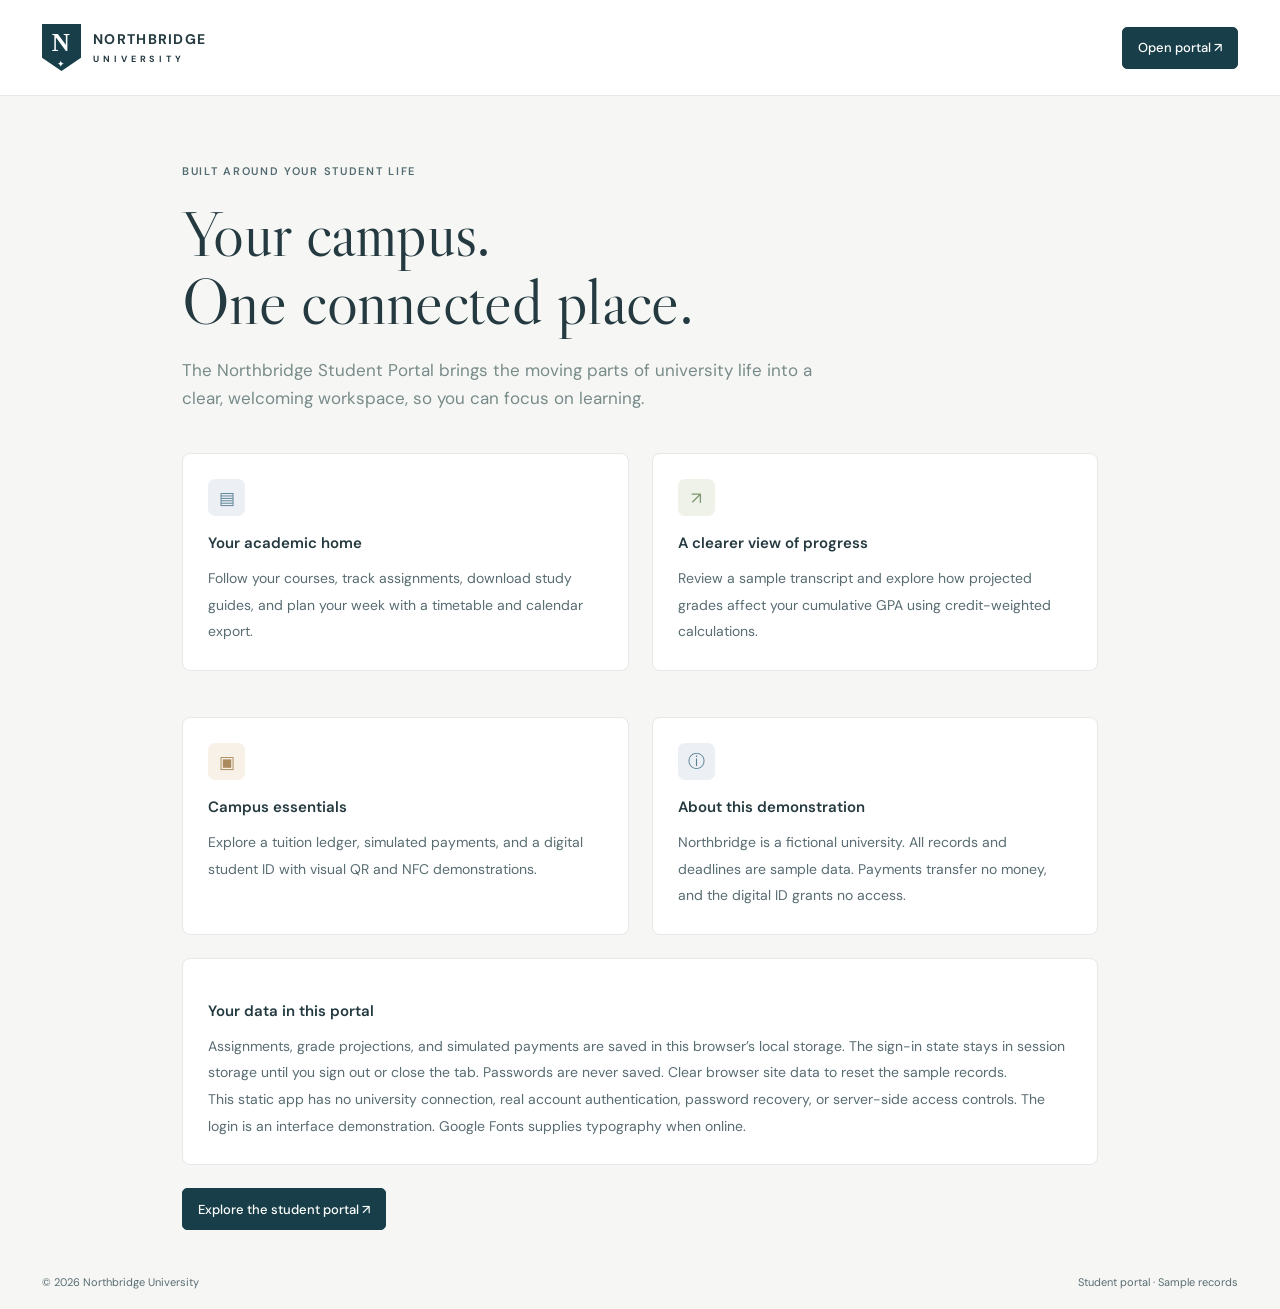
==== commit 824cb3bd: "Remove demo wording from portal interface: about.html" ====
--- a/about.html
+++ b/about.html
@@ -1,2 +1,2 @@
 <!doctype html>
-<html lang="en"><head><meta charset="utf-8"><meta name="viewport" content="width=device-width,initial-scale=1"><title>About • Northbridge Student Portal</title><link rel="stylesheet" href="style.css?v=20261018"><link rel="stylesheet" href="account.css?v=20261018"></head><body><header class="public-header"><a href="login.html" class="brand"><span class="crest">N<span>✦</span></span><span>NORTHBRIDGE<small>UNIVERSITY</small></span></a><a class="btn primary" href="index.html">Open portal ↗</a></header><main class="about-public"><span class="eyebrow">BUILT AROUND YOUR STUDENT LIFE</span><h1>Your campus.<br>One connected place.</h1><p class="about-intro">The Northbridge Student Portal brings the moving parts of university life into a clear, welcoming workspace, so you can focus on learning.</p><div class="course-grid"><section class="card padded"><span class="course-icon">▤</span><h2>Your academic home</h2><p class="subtext">Follow your courses, track assignments, download study guides, and plan your week with a timetable and calendar export.</p></section><section class="card padded"><span class="course-icon sage">↗</span><h2>A clearer view of progress</h2><p class="subtext">Review a sample transcript and explore how projected grades affect your cumulative GPA using credit-weighted calculations.</p></section><section class="card padded"><span class="course-icon sand">▣</span><h2>Campus essentials</h2><p class="subtext">Explore a tuition ledger, simulated payments, and a digital student ID with visual QR and NFC demonstrations.</p></section><section class="card padded"><span class="course-icon">ⓘ</span><h2>About this demonstration</h2><p class="subtext">Northbridge is a fictional university. All records and deadlines are sample data. Payments transfer no money, and the digital ID grants no access.</p></section></div><section class="card padded"><h2>Your data in this demo</h2><p class="subtext">Assignments, grade projections, and simulated payments are saved in this browser’s local storage. The demo sign-in state stays in session storage until you sign out or close the tab. Passwords are never saved. Clear browser site data to reset the sample records.</p><p class="subtext">This static app has no university connection, real account authentication, password recovery, or server-side access controls. The login is an interface demonstration. Google Fonts supplies typography when online.</p></section><a class="btn primary" href="login.html">Explore the student portal ↗</a></main><footer><span>© 2026 Northbridge University</span><span>Interactive demo · Sample records</span></footer></body></html>
+<html lang="en"><head><meta charset="utf-8"><meta name="viewport" content="width=device-width,initial-scale=1"><title>About • Northbridge Student Portal</title><link rel="stylesheet" href="style.css?v=20261018"><link rel="stylesheet" href="account.css?v=20261018"></head><body><header class="public-header"><a href="login.html" class="brand"><span class="crest">N<span>✦</span></span><span>NORTHBRIDGE<small>UNIVERSITY</small></span></a><a class="btn primary" href="index.html">Open portal ↗</a></header><main class="about-public"><span class="eyebrow">BUILT AROUND YOUR STUDENT LIFE</span><h1>Your campus.<br>One connected place.</h1><p class="about-intro">The Northbridge Student Portal brings the moving parts of university life into a clear, welcoming workspace, so you can focus on learning.</p><div class="course-grid"><section class="card padded"><span class="course-icon">▤</span><h2>Your academic home</h2><p class="subtext">Follow your courses, track assignments, download study guides, and plan your week with a timetable and calendar export.</p></section><section class="card padded"><span class="course-icon sage">↗</span><h2>A clearer view of progress</h2><p class="subtext">Review a sample transcript and explore how projected grades affect your cumulative GPA using credit-weighted calculations.</p></section><section class="card padded"><span class="course-icon sand">▣</span><h2>Campus essentials</h2><p class="subtext">Explore a tuition ledger, simulated payments, and a digital student ID with visual QR and NFC demonstrations.</p></section><section class="card padded"><span class="course-icon">ⓘ</span><h2>About this demonstration</h2><p class="subtext">Northbridge is a fictional university. All records and deadlines are sample data. Payments transfer no money, and the digital ID grants no access.</p></section></div><section class="card padded"><h2>Your data in this portal</h2><p class="subtext">Assignments, grade projections, and simulated payments are saved in this browser’s local storage. The sign-in state stays in session storage until you sign out or close the tab. Passwords are never saved. Clear browser site data to reset the sample records.</p><p class="subtext">This static app has no university connection, real account authentication, password recovery, or server-side access controls. The login is an interface demonstration. Google Fonts supplies typography when online.</p></section><a class="btn primary" href="login.html">Explore the student portal ↗</a></main><footer><span>© 2026 Northbridge University</span><span>Student portal · Sample records</span></footer></body></html>
--- a/style.css
+++ b/style.css
@@ -5,3 +5,4 @@
 :root{--muted:#586c72}.subtext{font-size:14px;line-height:1.65;color:#586c72}.eyebrow{font-size:11px;color:#536b71}.stat-top{font-size:13px;color:#536b71}.stat-note{font-size:12px;color:#586c72}.stat-value small{color:#586c72}.stat-note.good,.good{color:#246750}.amber,.stat-note.amber{color:#865a1d}.card-head .text-link,.text-link{font-size:12px;color:#335f57}.task-row h3{font-size:14px;line-height:1.45}.task-row small,.due{font-size:12px;color:#586c72}.task-row.done h3{color:#63716d}.course-mini h3{font-size:13px}.course-mini small,.course-mini .percent{font-size:12px;color:#586c72}.course-meta{font-size:13px}.schedule-info h3{font-size:13px;line-height:1.5}.schedule-time,.schedule-info p{font-size:12px;color:#586c72}.notice p{font-size:13px}.notice small{font-size:11px;color:#586c72}.badge{font-size:10px}.badge.green{color:#28674d}.badge.blue{color:#3f6184}.btn,.filter{font-size:13px;min-height:42px}.nav-item{font-size:14px}.day-title{font-size:14px}.class-block h3{font-size:13px}.class-block small{font-size:12px;color:#4a645c}.class-block.blue small{color:#4e657d}.class-block.gold small{color:#755e3d}.study-callout p{font-size:13px}.demo-strip{padding:10px 42px;background:#edf2ed;color:#466157;font-size:12px;display:flex;justify-content:space-between;gap:16px}.demo-strip a{text-decoration:underline;text-underline-offset:3px}.focus-panel{display:grid;grid-template-columns:1fr 1fr;gap:0;background:var(--teal);border-radius:9px;padding:24px 0;margin-bottom:24px;color:#fff}.focus-panel>div{padding:0 25px;min-width:0}.focus-panel>div+div{border-left:1px solid #ffffff40}.focus-panel .eyebrow{color:#c4d9d1}.focus-panel h2{font:23px 'Libre Caslon Display',Georgia,serif;line-height:1.25;margin:10px 0}.focus-panel p{color:#d6e4df;font-size:13px;margin:8px 0 14px;line-height:1.6}.focus-panel a{color:#fff;font-size:13px;text-decoration:underline;text-underline-offset:4px;padding:8px 0;display:inline-block}.skip-link{position:fixed;top:10px;left:15px;transform:translateY(-180%);background:var(--teal);color:#fff;padding:13px 20px;border-radius:5px;z-index:100}.skip-link:focus{transform:none}.task-row input{width:21px;height:21px}.card-head{gap:12px}.due{min-width:90px}.task-info h3{overflow-wrap:anywhere}.card-head h2{line-height:1.5}main{padding-top:26px}.page-heading{margin-bottom:22px}h1{font-size:36px}.stats .stat{padding:17px}.stat-value{margin:10px 0 7px}.side-bottom>small,.side-user small{color:#586c72}.help{font-size:12px}.breadcrumb{font-size:12px}.term{font-size:12px}footer{font-size:11px;color:#586c72}.table-wrap{scrollbar-width:thin}.week{min-width:0}.day{padding:12px}.class-block{padding:12px 8px}
 @media(max-width:1150px){.week{grid-template-columns:repeat(3,minmax(0,1fr))}.day{min-height:0}}@media(max-width:850px){.demo-strip{padding:10px 25px}.week{grid-template-columns:repeat(2,minmax(0,1fr))}.focus-panel h2{font-size:22px}.focus-panel>div{padding:0 20px}.stats{gap:12px}}@media(max-width:650px){.focus-panel{grid-template-columns:1fr;padding:17px 20px}.focus-panel>div{padding:0}.focus-panel>div+div{border-left:0;border-top:1px solid #ffffff40;margin-top:14px;padding-top:15px}.focus-panel h2{font:600 18px 'DM Sans',Arial,sans-serif;margin:7px 0}.focus-panel p{margin:5px 0}.focus-panel a{padding:5px 0}.week{grid-template-columns:1fr}.day{padding:17px}.day-title{margin-bottom:9px}.class-block{margin:9px 0}.class-block small{line-height:1.8}.stats{grid-template-columns:repeat(2,minmax(0,1fr))}.stat-top{font-size:12px}.stat-value{font-size:26px}.stat-value small{font-size:11px}.stat-note{font-size:11px;line-height:1.6}.stat-icon{display:none}.task-row{gap:10px;padding:17px}.task-row h3{font-size:13px}.due{min-width:75px;font-size:12px}.due small{font-size:11px}.demo-strip{padding:10px 16px;font-size:11px}.demo-strip a{white-space:nowrap}.page-heading h1{font-size:31px}.side-bottom{padding-top:16px}.side-user{margin-top:15px;padding-top:15px}.portal-label{margin-top:28px}.study-callout{padding:18px}.stats .stat{padding:14px}.nav-item{min-height:44px}header{position:sticky;top:0;z-index:10;background:#fff}.schedule-body{padding:8px 18px}}@media(prefers-reduced-motion:reduce){*,*::before,*::after{scroll-behavior:auto!important;transition:none!important}}
 
+@media(max-width:480px){.breadcrumb{font-size:0;gap:8px}.breadcrumb>span{display:none}.breadcrumb #crumb{font-size:12px}.breadcrumb #menu{font-size:19px;padding-right:6px}.top-actions{gap:10px}.top-actions .avatar{display:none}.signout{white-space:nowrap;min-height:40px}.demo-strip{font-size:10px;gap:8px}}
